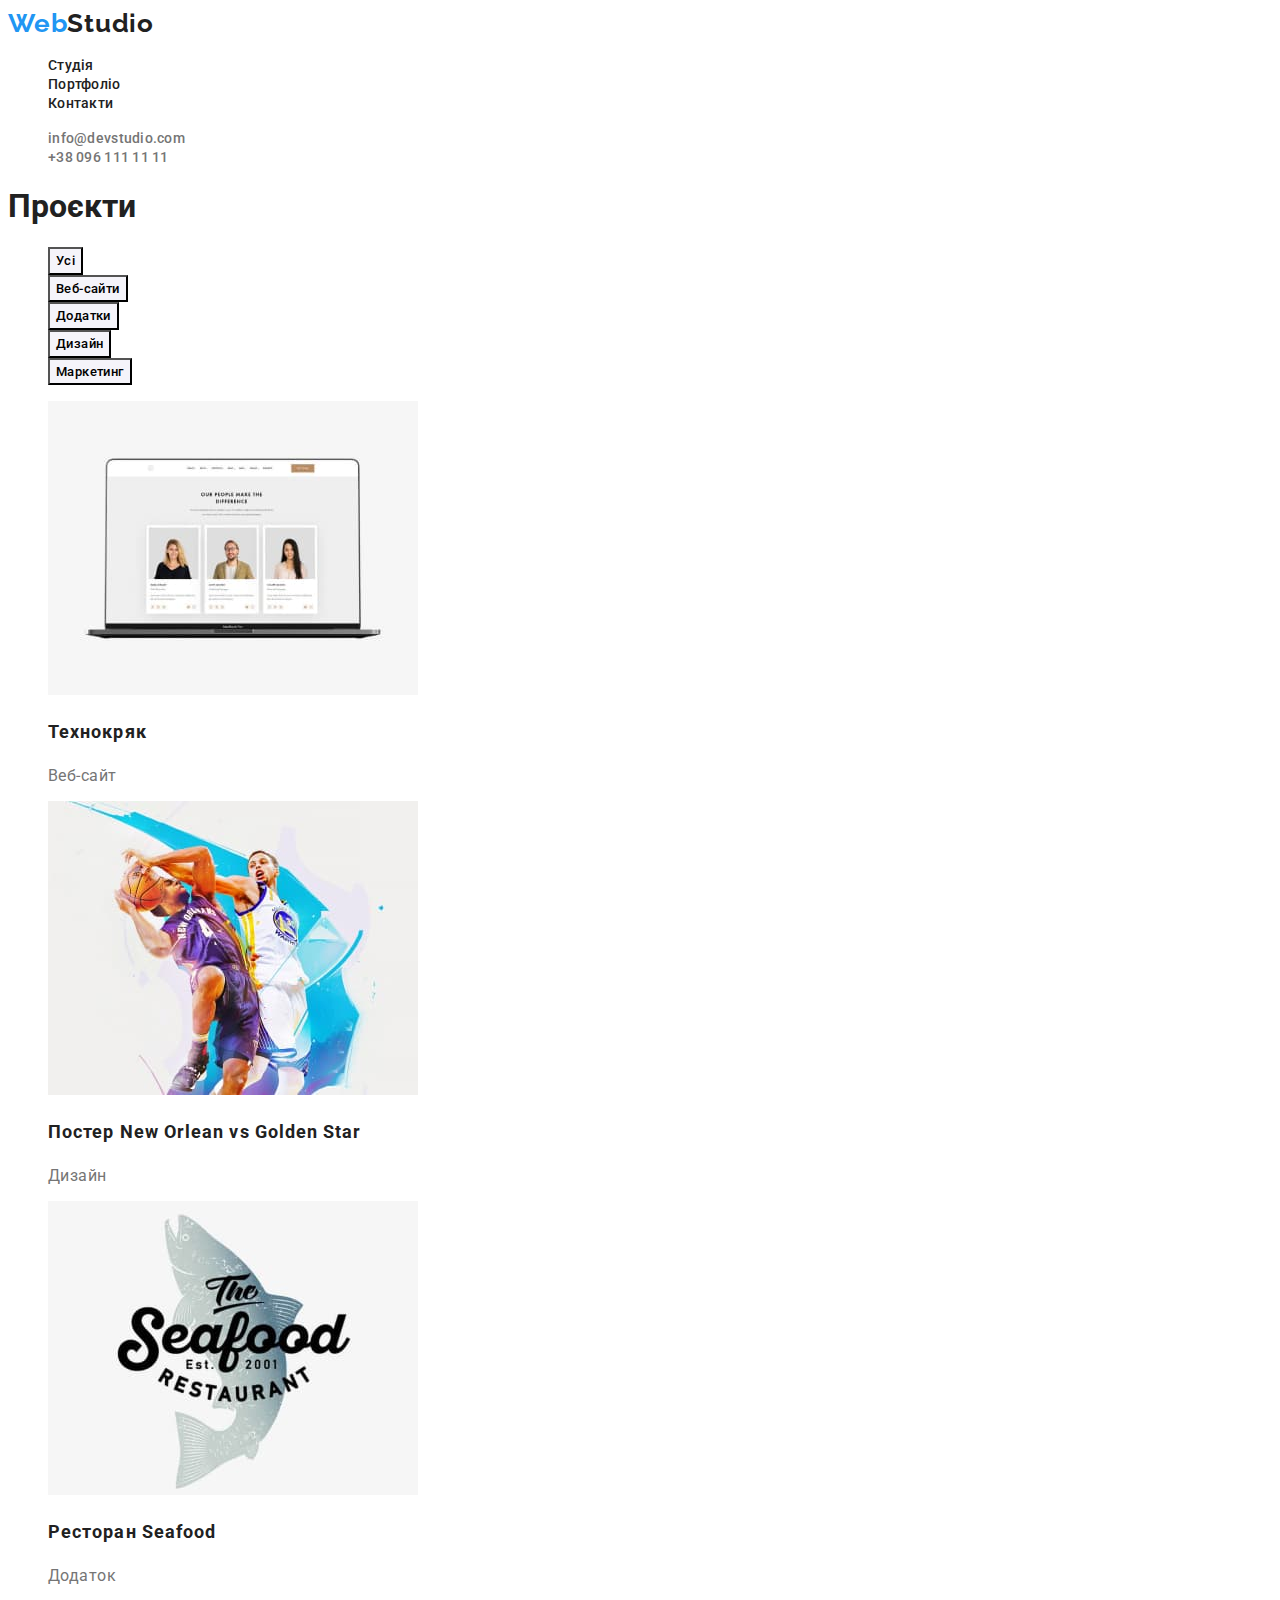
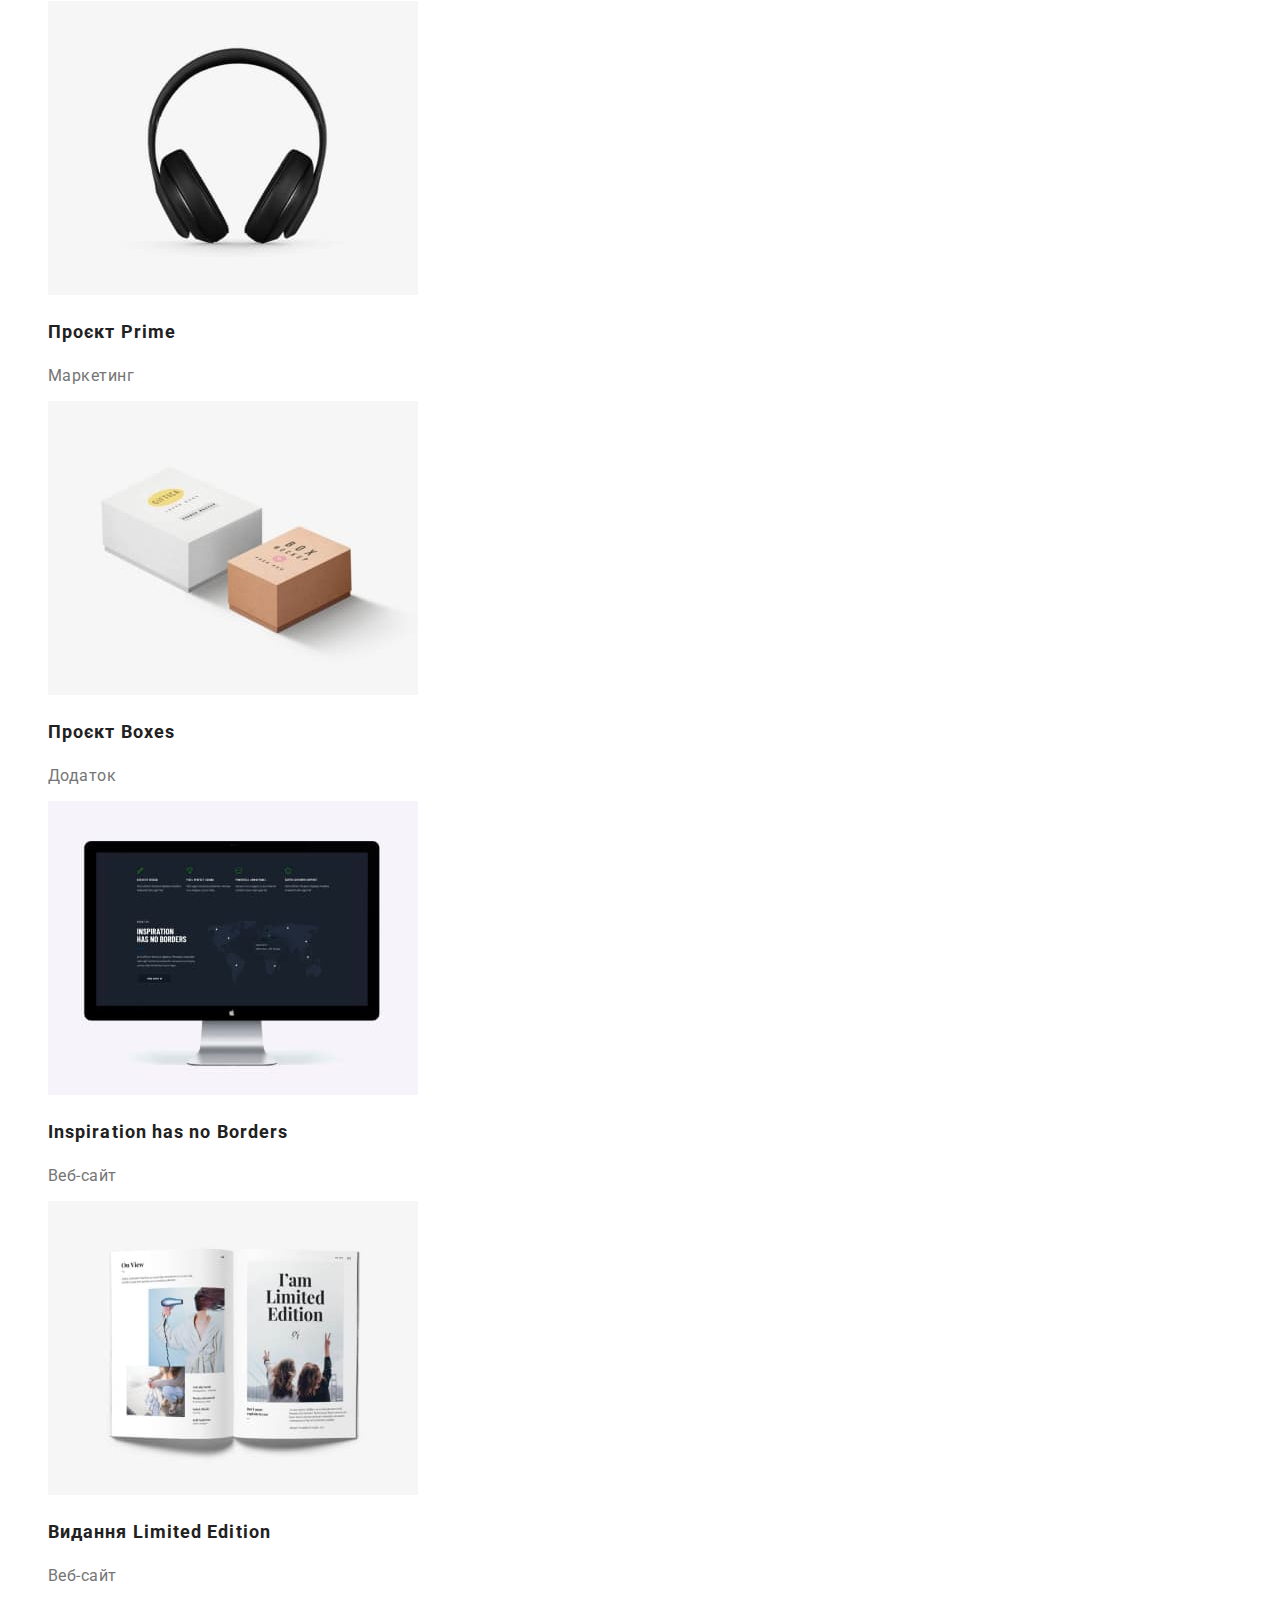
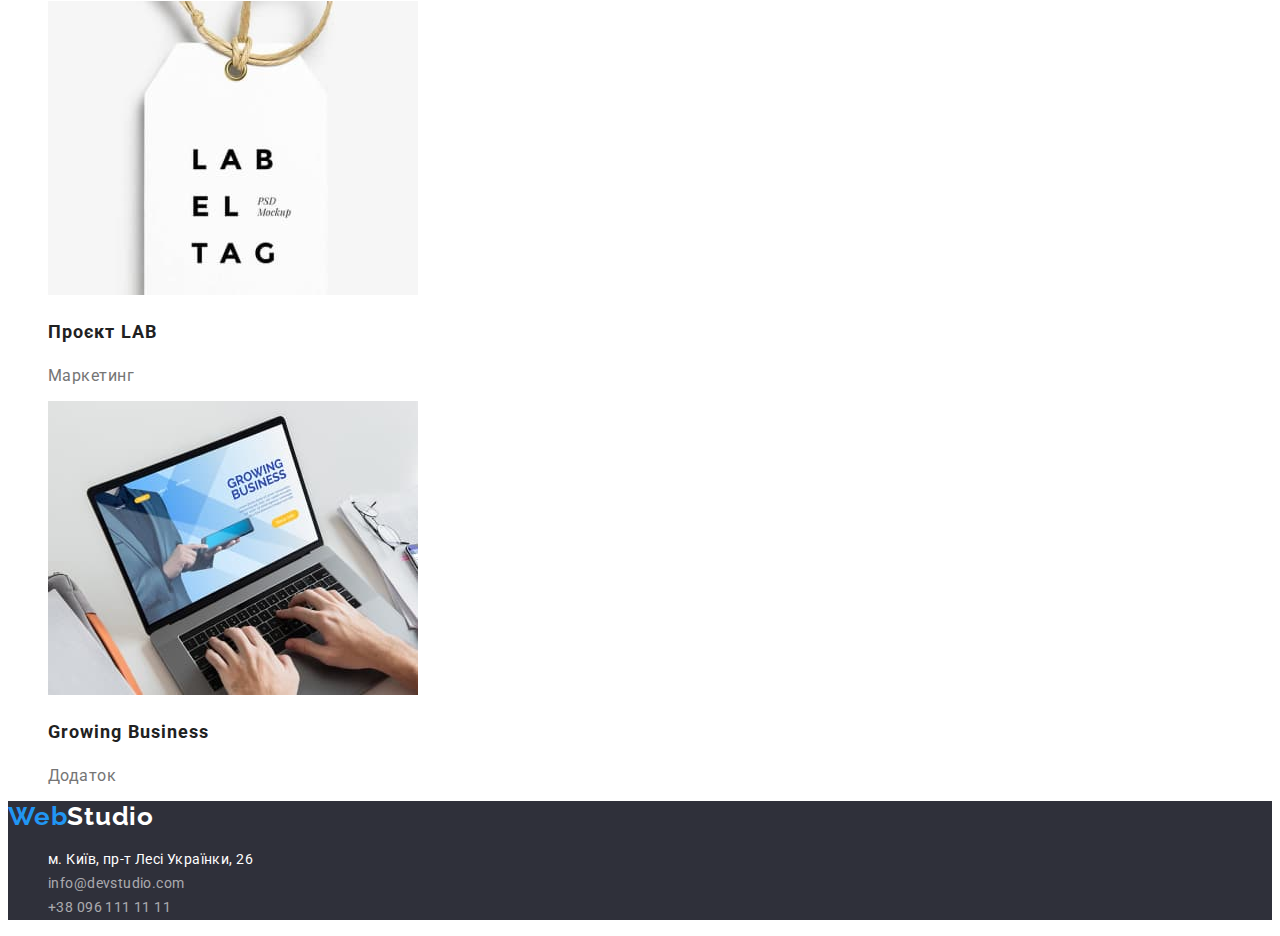
==== portfolio.html @ 7a5160a3 "Скопировал материалы из 2 ДЗ" ====
<!doctype html>
<html lang="en">
<head>
    <meta charset="UTF-8">
    <meta http-equiv="X-UA-Compatible" content="IE=edge">
    <meta name="viewport" content="width=device-width, initial-scale=1.0">
    <title>Document</title>
    <link href="https://fonts.googleapis.com/css2?family=Raleway:wght@700&family=Roboto:wght@400;500;700;900&display=swap" rel="stylesheet">
    <link rel="stylesheet" href="./css/styles.css" />
</head>
<body>

  <header>
    <nav>
      <a class="logo" href=""><spa class="accent">Web</spa>Studio</a>
        <ul class="list">
          <li><a class="link" href="./index.html">Студія</a></li>
          <li><a class="link" href="">Портфоліо</a></li>
          <li><a class="link" href="">Контакти</a></li>
        </ul>
    </nav>
    <ul class="list">
        <li><a class="contact" href="mailto:info@devstudio.com">info@devstudio.com</a></li>
        <li><a class="contact" href="tel:+380961111111">+38 096 111 11 11</a></li>
    </ul>
  </header>

  <main>
    <section class="project">
      <h1>Проєкти</h1>
        <ul class="list">
            <li><button class="button-link" type="button">Усі</button></li>
            <li><button class="button-link" type="button">Веб-сайти</button></li>
            <li><button class="button-link" type="button">Додатки</button></li>
            <li><button class="button-link" type="button">Дизайн</button></li>
            <li><button class="button-link" type="button">Маркетинг</button></li>
        </ul>
        <ul class="list">
            <li>
              <img src="./images/tech.jpg" alt="Технокряк" width="370">
              <h2 class="project-title">Технокряк</h2>
              <p class="project-paragraph">Веб-сайт</p>
            </li>
            <li>
              <img src="./images/poster.jpg" alt="Постер" width="370">
              <h2 class="project-title">Постер New Orlean vs Golden Star</h2>
              <p class="project-paragraph">Дизайн</p>
            </li>
            <li>
              <img src="./images/restoran.jpg" alt="Ресторан" width="370">
              <h2 class="project-title">Ресторан Seafood</h2>
              <p class="project-paragraph">Додаток </p>
            </li>
            <li>
              <img src="./images/prime.jpg" alt="Навушники" width="370">
              <h2 class="project-title">Проєкт Prime</h2>
              <p class="project-paragraph">Маркетинг</p>
            </li>
            <li>
              <img src="./images/boxes.jpg" alt="Коробка" width="370">
              <h2 class="project-title">Проєкт Boxes</h2>
              <p class="project-paragraph">Додаток </p>
            </li>
            <li>
              <img src="./images/inspiration.jpg" alt="Монітор" width="370">
              <h2 class="project-title">Inspiration has no Borders</h2>
              <p class="project-paragraph">Веб-сайт </p>
            </li>
            <li>
              <img src="./images/edition.jpg" alt="Видання" width="370">
              <h2 class="project-title">Видання Limited Edition</h2>
              <p class="project-paragraph">Веб-сайт</p>
            </li>
            <li>
              <img src="./images/lab.jpg" alt="Проєкт" width="370">
              <h2 class="project-title">Проєкт LAB</h2>
              <p class="project-paragraph">Маркетинг</p>
            </li>
            <li>
              <img src="./images/growing.jpg" alt="Ноутбук" width="370">
              <h2 class="project-title">Growing Business</h2>
              <p class="project-paragraph">Додаток</p>
            </li>
        </ul>
    </section>
  </main>

  <footer class="basement">
    <a class="basement-logo" href=""><spa class="accent">Web</spa>Studio</a>
    <address>
        <ul class="list">
          <li><a class="basement-adress" href="https://www.google.com.ua/maps/place/%D0%B1%D1%83%D0%BB.+%D0%9B%D0%B5%D1%81%D0%B8+%D0%A3%D0%BA%D1%80%D0%B0%D0%B8%D0%BD%D0%BA%D0%B8,+26,+%D0%9A%D0%B8%D0%B5%D0%B2,+02000">м. Київ, пр-т Лесі Українки, 26</a></li>
          <li><a class="basement-contact" href="mailto:info@devstudio.com">info@devstudio.com</a></li>
          <li><a class="basement-contact" href="tel:+380961111111">+38 096 111 11 11</a></li>
        </ul>
    </address>
  </footer>
</body>
</html>
---- css/styles.css ----
:root {
--primary-text-color: #212121;
--paragraph-text-color: #757575;
--accent-color: #2196F3;
--title-text-color: #FFFFFF;
--background-basic-color: #FFFFFF;
--secondary-background-color: #2F303A;
--button-background-color: #F5F4FA;  
--basement-contact-color: rgba(255, 255, 255, 0.6);
}

body {
    background-color: var(--background-basic-color);
    color: var(--primary-text-color);
    font-family: Roboto, sans-serif;
}

.list {
    list-style: none;
}

.link:hover, 
.link:focus {
    color: var(--accent-color);
}

.contact:hover, 
.contact:focus {
    color: var(--accent-color);
}

.basement-link:hover, 
.basement-link:focus {
    color: var(--accent-color);
}

.button-link:hover,
.button-link:focus{
    color: var(--title-text-color);
    background-color: var(--accent-color);
}

.basement-adress:hover, 
.basement-adress:focus {
    color: var(--accent-color);
}

.basement-contact:hover, 
.basement-contact:focus {
    color: var(--accent-color);
}

.button-link {
    cursor: pointer;
    font-family: inherit;
    font-weight: 500;
    background-color: var(--button-background-color);
    letter-spacing: 0.03em;
    line-height: 1.63;
}

.button-hat {
    cursor: pointer;
    font-family: inherit;
    font-weight: 700;
    font-size: 16px;
    line-height: 1.88;
    color: var(--title-text-color);
    background-color: var(--accent-color);
    letter-spacing: 0.06em;
}

.hat-title {
    color:var(--title-text-color);
    font-weight: 900;
    font-size: 44px;
    line-height: 1.36;
    letter-spacing: 0.06em;
    text-transform: uppercase;
}

.specialty-title {
    font-weight: 700;
    font-size: 14px;
    line-height: 1.14;
    letter-spacing: 0.03em;
}


.specialty-paragraph {
    font-size: 14px;
    line-height: 1.71;
    color: var(--paragraph-text-color);
    letter-spacing: 0.03em;
    
}

.activity {
    font-weight: 700;
    font-size: 36px;
    line-height: 1.16;
    letter-spacing: 0.03em;
}

/* навигация по шапке */

.link {
    font-weight: 500;
    font-size: 14px;
    line-height: 1.14;
    color: var(--primary-text-color);
    letter-spacing: 0.02em;
    font-style: normal;
    text-decoration: none;
}

/* контакты шапка*/
.contact {
    font-weight: 500;
    font-size: 14px;
    line-height: 1.14;
    color: var(--paragraph-text-color);
    letter-spacing: 0.02em;
    text-decoration: none;
}

/* контакты подвал */
.basement-adress {
    font-size: 14px;
    line-height: 1.71;
    color: var(--title-text-color);
    letter-spacing: 0.03em;
    font-style: normal;
    text-decoration: none;
}

.basement-contact {
    font-size: 14px;
    line-height: 1.71;
    color: var(--basement-contact-color);
    letter-spacing: 0.03em;
    font-style: normal;
    text-decoration: none;
}

.team {
    font-weight: 700;
    font-size: 36px;
    line-height: 1.16;
    letter-spacing: 0.03em;
}

.team-title {
    font-weight: 500;
    font-size: 16px;
    line-height: 1.19;
    letter-spacing: 0.03em;
}

.team-paragraph {
    font-size: 16px;
    line-height: 1.19;
    color: var(--paragraph-text-color);
    letter-spacing: 0.03em;
}

.project-title {
    font-weight: 700;
    font-size: 18px;
    line-height: 2;
    letter-spacing: 0.06em;
}


.project-paragraph {
    font-size: 16px;
    line-height: 1.19;
    color: var(--paragraph-text-color);
    letter-spacing: 0.03em;
}

.logo {
    font-weight: 700;
    font-size: 26px;
    text-decoration: none;
    letter-spacing: 0.03em;
    color: var(--primary-text-color);
    line-height: 1.19;
    font-family: 'Raleway';
}

.basement-logo {
    font-weight: 700;
    font-size: 26px;
    letter-spacing: 0.03em;
    line-height: 1.19;
    font-family: 'Raleway';
    text-decoration: none;
    color: var(--title-text-color);
}
.accent {
    font-weight: 700;
    font-size: 26px;
    color: var(--accent-color);
    line-height: 1.19;
    letter-spacing: 0.03em;
    font-family: 'Raleway';
    text-decoration: none;
}

.hat {
    background-color: var(--secondary-background-color);
}

.workers {
    background-color: var(--button-background-color);
} 

.basement {
    background-color: var(--secondary-background-color);
}
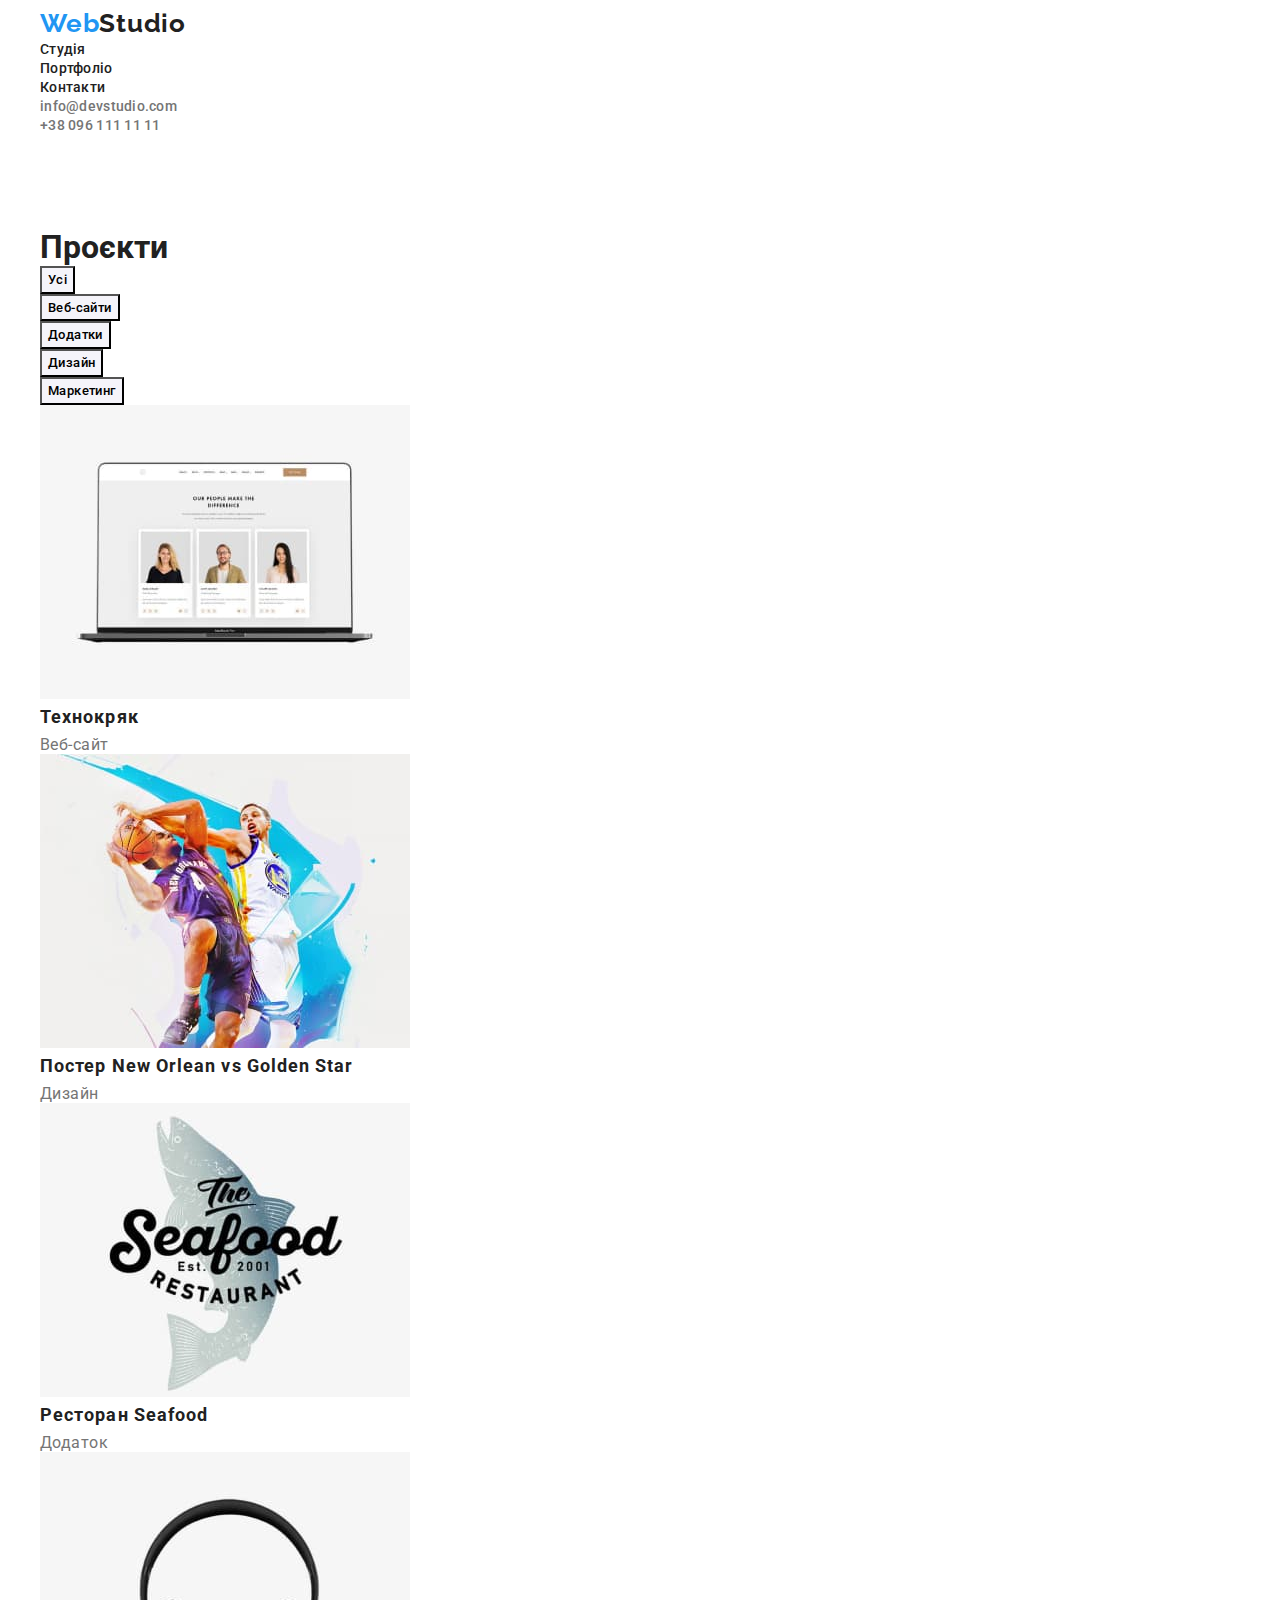
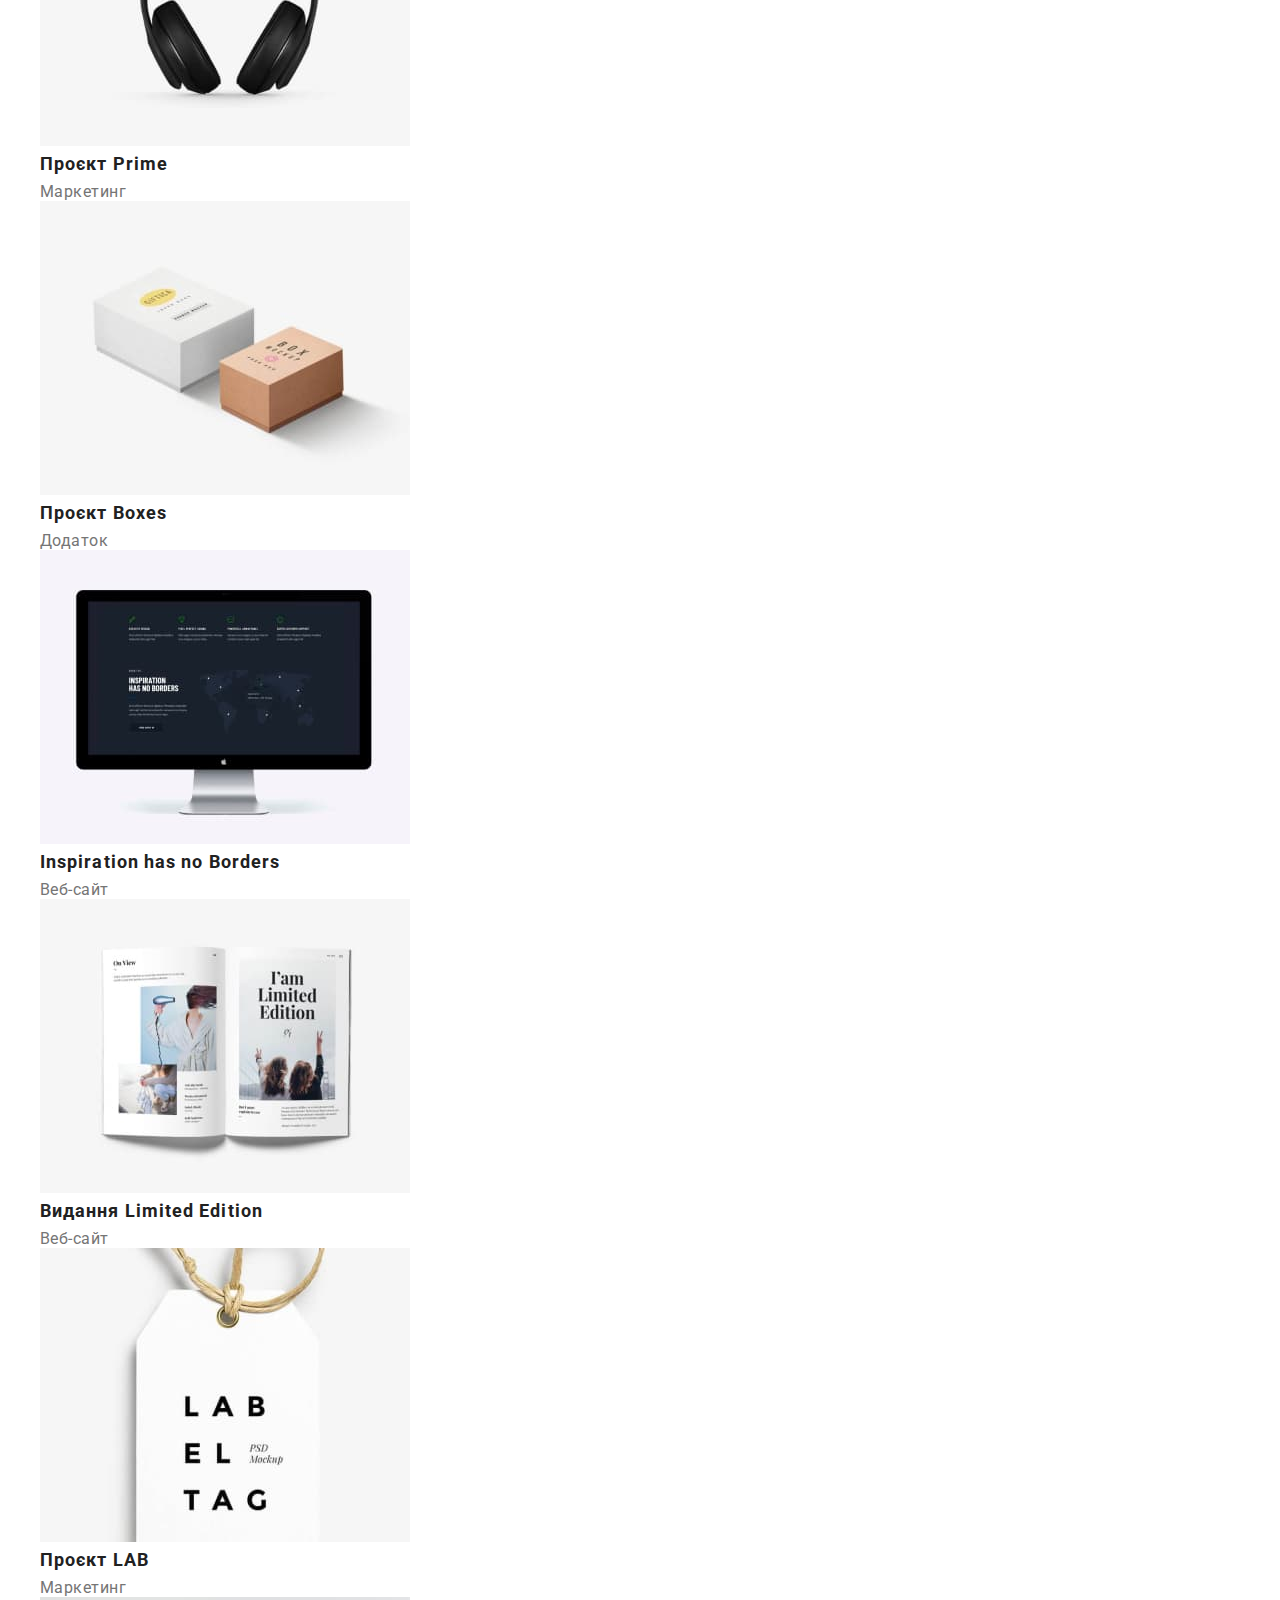
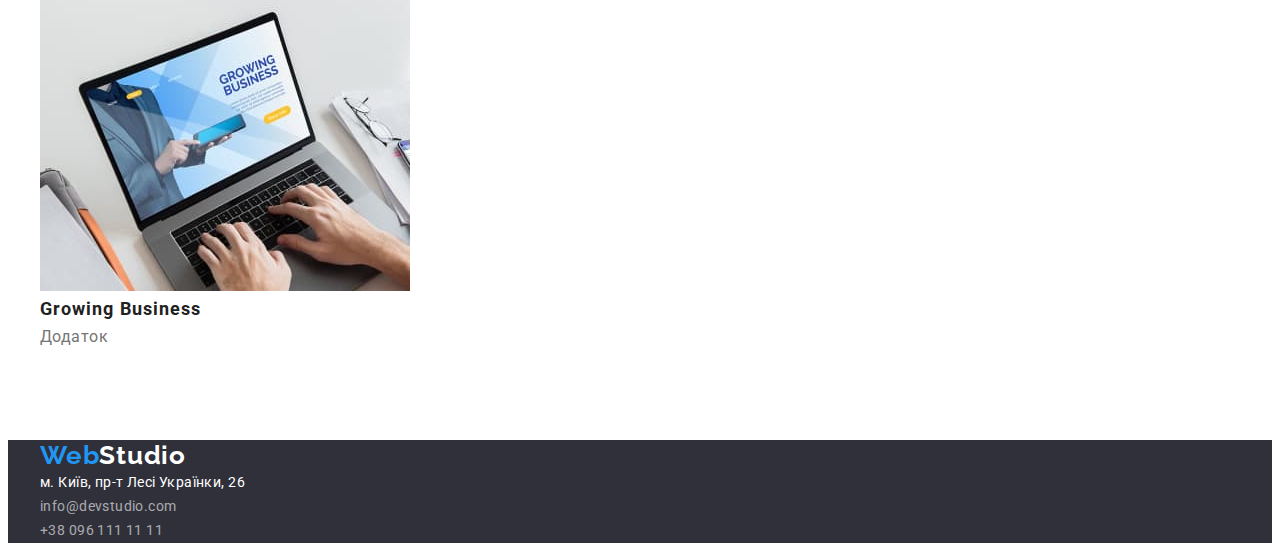
==== commit 3202f420: "Header" ====
--- a/portfolio.html
+++ b/portfolio.html
@@ -11,23 +11,26 @@
 <body>
 
   <header>
-    <nav>
-      <a class="logo" href=""><spa class="accent">Web</spa>Studio</a>
-        <ul class="list">
-          <li><a class="link" href="./index.html">Студія</a></li>
-          <li><a class="link" href="">Портфоліо</a></li>
-          <li><a class="link" href="">Контакти</a></li>
-        </ul>
-    </nav>
-    <ul class="list">
-        <li><a class="contact" href="mailto:info@devstudio.com">info@devstudio.com</a></li>
-        <li><a class="contact" href="tel:+380961111111">+38 096 111 11 11</a></li>
-    </ul>
+    <div class="container">
+      <nav>
+        <a class="logo" href=""><spa class="accent">Web</spa>Studio</a>
+          <ul class="list">
+            <li><a class="link" href="./index.html">Студія</a></li>
+            <li><a class="link" href="">Портфоліо</a></li>
+            <li><a class="link" href="">Контакти</a></li>
+          </ul>
+      </nav>
+      <ul class="list">
+          <li><a class="contact" href="mailto:info@devstudio.com">info@devstudio.com</a></li>
+          <li><a class="contact" href="tel:+380961111111">+38 096 111 11 11</a></li>
+      </ul>
+    </div>
   </header>
 
   <main>
-    <section class="project">
-      <h1>Проєкти</h1>
+    <section class="project section">
+      <div class="container">
+        <h1>Проєкти</h1>
         <ul class="list">
             <li><button class="button-link" type="button">Усі</button></li>
             <li><button class="button-link" type="button">Веб-сайти</button></li>
@@ -36,64 +39,67 @@
             <li><button class="button-link" type="button">Маркетинг</button></li>
         </ul>
         <ul class="list">
+          <li>
+            <img src="./images/tech.jpg" alt="Технокряк" width="370">
+            <h2 class="project-title">Технокряк</h2>
+            <p class="project-paragraph">Веб-сайт</p>
+          </li>
+          <li>
+            <img src="./images/poster.jpg" alt="Постер" width="370">
+            <h2 class="project-title">Постер New Orlean vs Golden Star</h2>
+            <p class="project-paragraph">Дизайн</p>
+          </li>
+          <li>
+            <img src="./images/restoran.jpg" alt="Ресторан" width="370">
+            <h2 class="project-title">Ресторан Seafood</h2>
+            <p class="project-paragraph">Додаток </p>
+          </li>
+          <li>
+            <img src="./images/prime.jpg" alt="Навушники" width="370">
+            <h2 class="project-title">Проєкт Prime</h2>
+            <p class="project-paragraph">Маркетинг</p>
+          </li>
+          <li>
+            <img src="./images/boxes.jpg" alt="Коробка" width="370">
+            <h2 class="project-title">Проєкт Boxes</h2>
+            <p class="project-paragraph">Додаток </p>
+          </li>
+          <li>
+            <img src="./images/inspiration.jpg" alt="Монітор" width="370">
+            <h2 class="project-title">Inspiration has no Borders</h2>
+            <p class="project-paragraph">Веб-сайт </p>
+          </li>
             <li>
-              <img src="./images/tech.jpg" alt="Технокряк" width="370">
-              <h2 class="project-title">Технокряк</h2>
-              <p class="project-paragraph">Веб-сайт</p>
-            </li>
-            <li>
-              <img src="./images/poster.jpg" alt="Постер" width="370">
-              <h2 class="project-title">Постер New Orlean vs Golden Star</h2>
-              <p class="project-paragraph">Дизайн</p>
-            </li>
-            <li>
-              <img src="./images/restoran.jpg" alt="Ресторан" width="370">
-              <h2 class="project-title">Ресторан Seafood</h2>
-              <p class="project-paragraph">Додаток </p>
-            </li>
-            <li>
-              <img src="./images/prime.jpg" alt="Навушники" width="370">
-              <h2 class="project-title">Проєкт Prime</h2>
-              <p class="project-paragraph">Маркетинг</p>
-            </li>
-            <li>
-              <img src="./images/boxes.jpg" alt="Коробка" width="370">
-              <h2 class="project-title">Проєкт Boxes</h2>
-              <p class="project-paragraph">Додаток </p>
-            </li>
-            <li>
-              <img src="./images/inspiration.jpg" alt="Монітор" width="370">
-              <h2 class="project-title">Inspiration has no Borders</h2>
-              <p class="project-paragraph">Веб-сайт </p>
-            </li>
-            <li>
-              <img src="./images/edition.jpg" alt="Видання" width="370">
-              <h2 class="project-title">Видання Limited Edition</h2>
-              <p class="project-paragraph">Веб-сайт</p>
-            </li>
-            <li>
-              <img src="./images/lab.jpg" alt="Проєкт" width="370">
-              <h2 class="project-title">Проєкт LAB</h2>
-              <p class="project-paragraph">Маркетинг</p>
-            </li>
-            <li>
-              <img src="./images/growing.jpg" alt="Ноутбук" width="370">
-              <h2 class="project-title">Growing Business</h2>
-              <p class="project-paragraph">Додаток</p>
-            </li>
+            <img src="./images/edition.jpg" alt="Видання" width="370">
+            <h2 class="project-title">Видання Limited Edition</h2>
+            <p class="project-paragraph">Веб-сайт</p>
+          </li>
+          <li>
+            <img src="./images/lab.jpg" alt="Проєкт" width="370">
+            <h2 class="project-title">Проєкт LAB</h2>
+            <p class="project-paragraph">Маркетинг</p>
+          </li>
+          <li>
+            <img src="./images/growing.jpg" alt="Ноутбук" width="370">
+            <h2 class="project-title">Growing Business</h2>
+            <p class="project-paragraph">Додаток</p>
+          </li>
         </ul>
+      </div>
     </section>
   </main>
 
   <footer class="basement">
-    <a class="basement-logo" href=""><spa class="accent">Web</spa>Studio</a>
-    <address>
+    <div class="container">
+      <a class="basement-logo" href=""><spa class="accent">Web</spa>Studio</a>
+      <address>
         <ul class="list">
           <li><a class="basement-adress" href="https://www.google.com.ua/maps/place/%D0%B1%D1%83%D0%BB.+%D0%9B%D0%B5%D1%81%D0%B8+%D0%A3%D0%BA%D1%80%D0%B0%D0%B8%D0%BD%D0%BA%D0%B8,+26,+%D0%9A%D0%B8%D0%B5%D0%B2,+02000">м. Київ, пр-т Лесі Українки, 26</a></li>
           <li><a class="basement-contact" href="mailto:info@devstudio.com">info@devstudio.com</a></li>
           <li><a class="basement-contact" href="tel:+380961111111">+38 096 111 11 11</a></li>
         </ul>
-    </address>
+      </address>
+    </div>
   </footer>
 </body>
 </html>--- a/css/styles.css
+++ b/css/styles.css
@@ -15,8 +15,57 @@
     font-family: Roboto, sans-serif;
 }
 
+h1,
+h2,
+h3,
+p {
+    margin-top: 0;
+    margin-bottom: 0;
+}
+
+ul, ol {
+    margin-top: 0;
+    margin-bottom: 0;
+    padding-left: 0;
+}
+
+img {
+    display: block;
+}
+.container {
+    width: 1200px;
+    margin-left: auto;
+    margin-right: auto;
+    padding-left: 15px;
+    padding-right: 15px;
+}
+
+.page-head-container {
+ display: flex;
+ align-items: center;
+}
+
+.page-navigation{
+    display: flex;
+    align-items: center;
+}
+.section {
+    padding-top: 94px;
+    padding-bottom: 94px;
+}
+
 .list {
     list-style: none;
+}
+
+.menu {
+    display: flex;
+    align-items: center;
+    column-gap: 50px;
+}
+
+.mail-head {
+    margin-left: 344px;
 }
 
 .link:hover, 
@@ -187,6 +236,7 @@
     color: var(--primary-text-color);
     line-height: 1.19;
     font-family: 'Raleway';
+    margin-right: 93px;
 }
 
 .basement-logo {
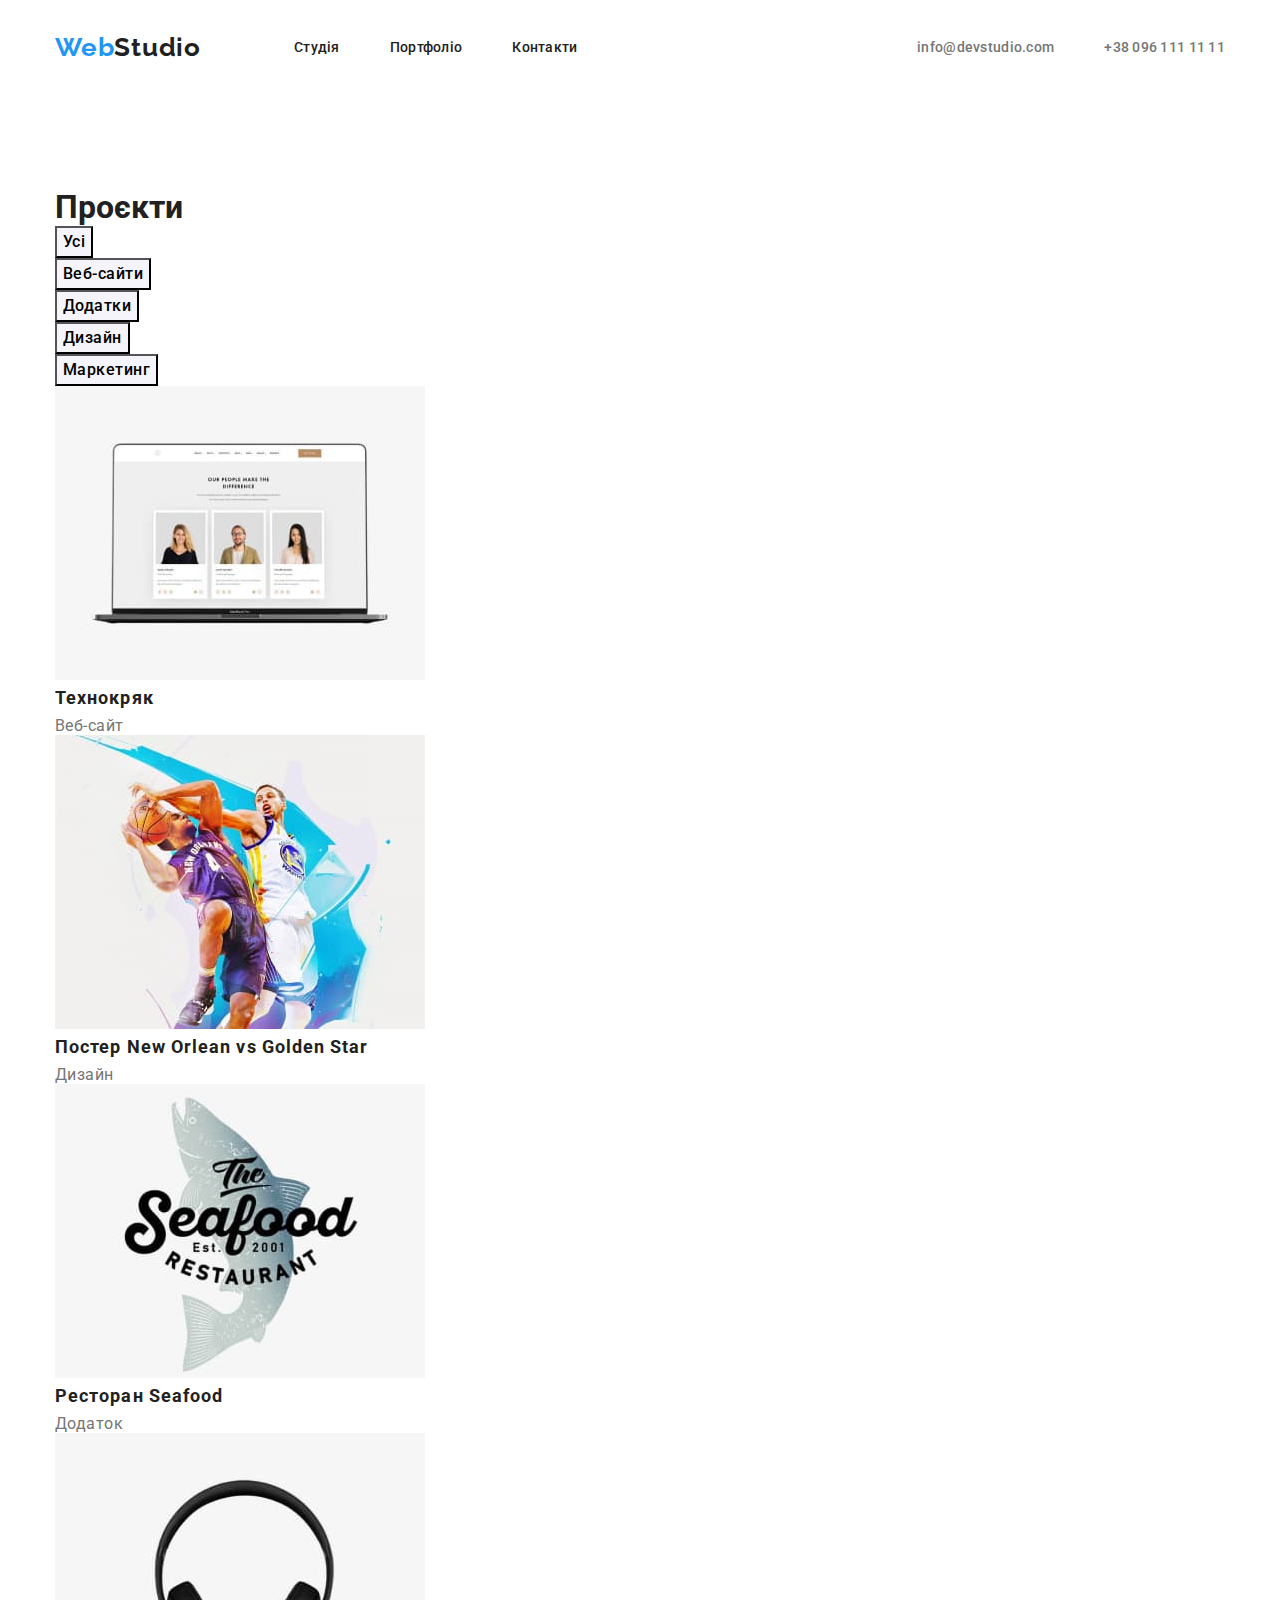
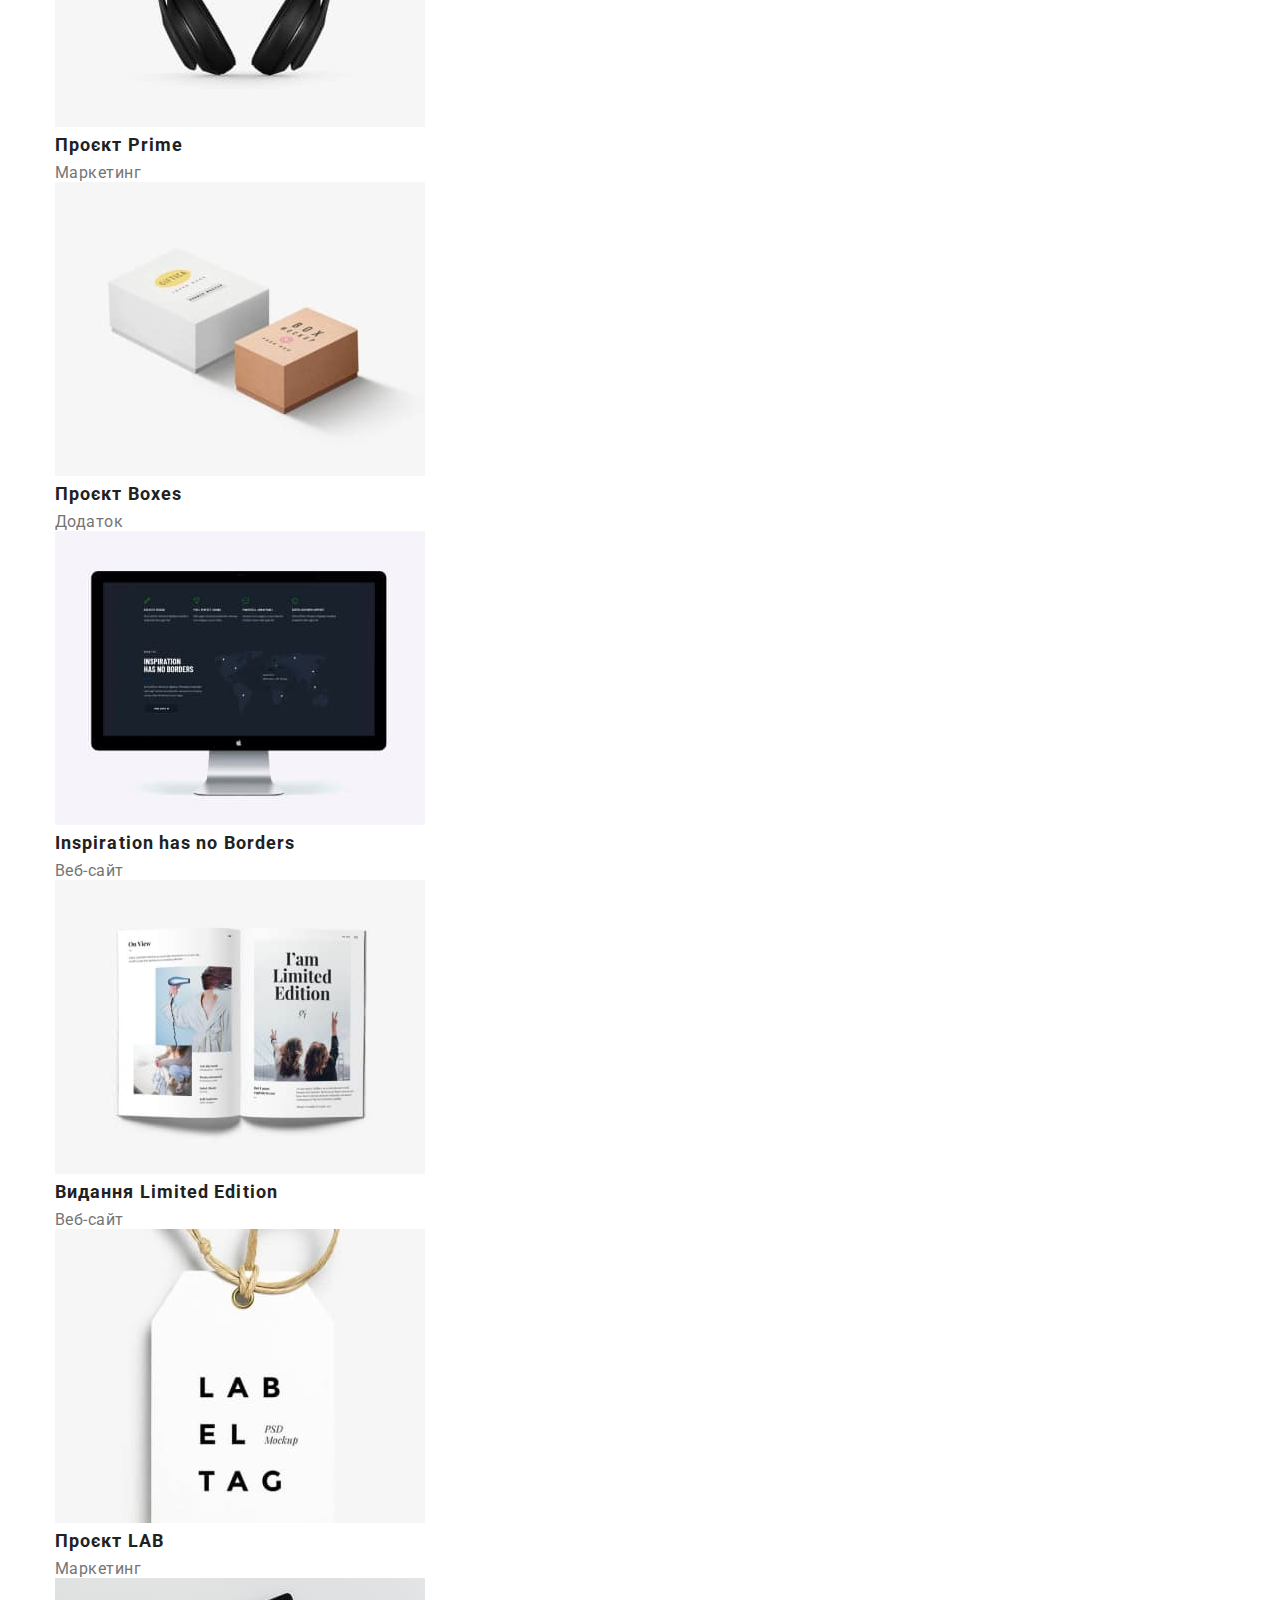
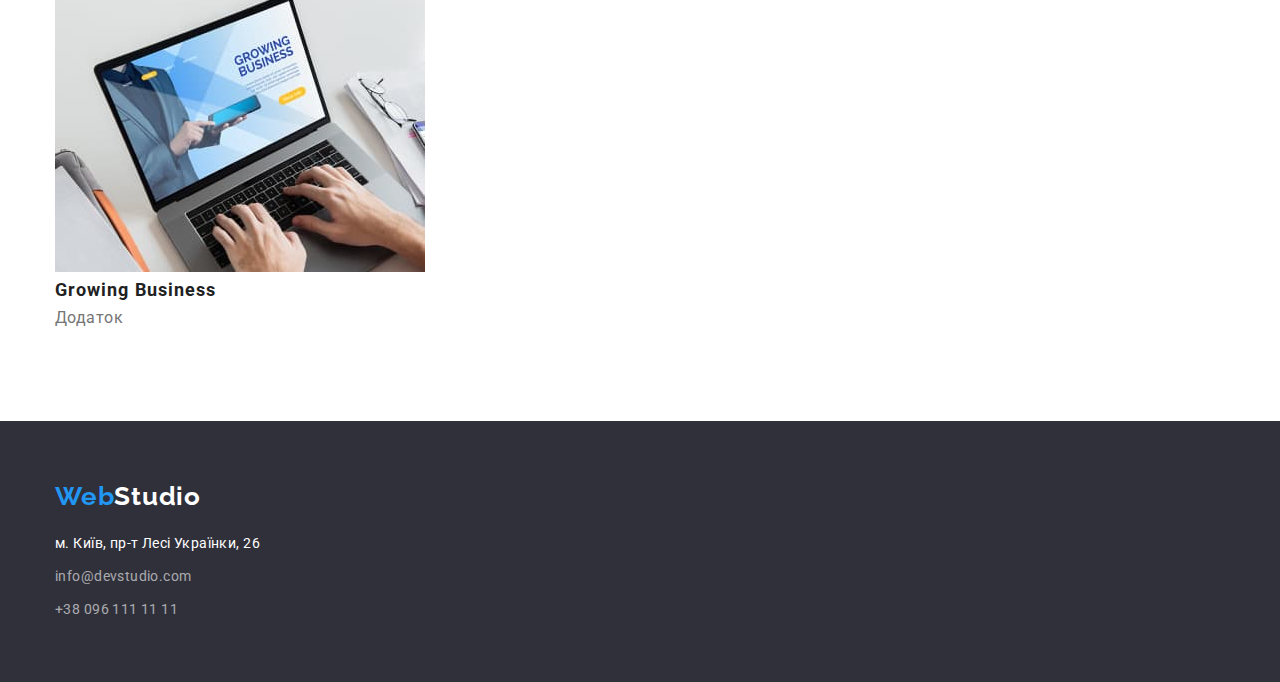
==== commit f7210f18: "Первая страница (не полоностью)" ====
--- a/portfolio.html
+++ b/portfolio.html
@@ -6,24 +6,27 @@
     <meta name="viewport" content="width=device-width, initial-scale=1.0">
     <title>Document</title>
     <link href="https://fonts.googleapis.com/css2?family=Raleway:wght@700&family=Roboto:wght@400;500;700;900&display=swap" rel="stylesheet">
+    <link rel="stylesheet" href="https://cdnjs.cloudflare.com/ajax/libs/modern-normalize/1.0.0/modern-normalize.min.css"/>
     <link rel="stylesheet" href="./css/styles.css" />
 </head>
 <body>
 
   <header>
-    <div class="container">
-      <nav>
-        <a class="logo" href=""><spa class="accent">Web</spa>Studio</a>
-          <ul class="list">
-            <li><a class="link" href="./index.html">Студія</a></li>
-            <li><a class="link" href="">Портфоліо</a></li>
-            <li><a class="link" href="">Контакти</a></li>
-          </ul>
-      </nav>
-      <ul class="list">
-          <li><a class="contact" href="mailto:info@devstudio.com">info@devstudio.com</a></li>
-          <li><a class="contact" href="tel:+380961111111">+38 096 111 11 11</a></li>
-      </ul>
+    <div class="container page-head-container">
+        <nav class="page-navigation">
+          <a class="logo" href=""><spa class="accent">Web</spa>Studio</a>
+            <ul class="menu list">
+              <li><a class="link" href="./index.html">Студія</a></li>
+              <li><a class="link" href="">Портфоліо</a></li>
+              <li><a class="link" href="">Контакти</a></li>
+            </ul>
+        </nav>
+    <div>
+        <ul class="menu list">
+              <li><a class="contact mail-head" href="mailto:info@devstudio.com">info@devstudio.com</a></li>
+              <li><a class="contact phone-head" href="tel:+380961111111">+38 096 111 11 11</a></li>
+        </ul>
+    </div>
     </div>
   </header>
 
@@ -90,16 +93,16 @@
   </main>
 
   <footer class="basement">
-    <div class="container">
+    <div class="container basement-container">
       <a class="basement-logo" href=""><spa class="accent">Web</spa>Studio</a>
-      <address>
-        <ul class="list">
-          <li><a class="basement-adress" href="https://www.google.com.ua/maps/place/%D0%B1%D1%83%D0%BB.+%D0%9B%D0%B5%D1%81%D0%B8+%D0%A3%D0%BA%D1%80%D0%B0%D0%B8%D0%BD%D0%BA%D0%B8,+26,+%D0%9A%D0%B8%D0%B5%D0%B2,+02000">м. Київ, пр-т Лесі Українки, 26</a></li>
-          <li><a class="basement-contact" href="mailto:info@devstudio.com">info@devstudio.com</a></li>
-          <li><a class="basement-contact" href="tel:+380961111111">+38 096 111 11 11</a></li>
-        </ul>
-      </address>
-    </div>
+    <address>
+      <ul class="list">
+        <li><a class="basement-adress" href="https://www.google.com.ua/maps/place/%D0%B1%D1%83%D0%BB.+%D0%9B%D0%B5%D1%81%D0%B8+%D0%A3%D0%BA%D1%80%D0%B0%D0%B8%D0%BD%D0%BA%D0%B8,+26,+%D0%9A%D0%B8%D0%B5%D0%B2,+02000">м. Київ, пр-т Лесі Українки, 26</a></li>
+        <li><a class="basement-contact-mail" href="mailto:info@devstudio.com">info@devstudio.com</a></li>
+        <li><a class="basement-contact" href="tel:+380961111111">+38 096 111 11 11</a></li>
+      </ul>
+    </address>
+  </div>
   </footer>
 </body>
 </html>--- a/css/styles.css
+++ b/css/styles.css
@@ -38,20 +38,56 @@
     margin-right: auto;
     padding-left: 15px;
     padding-right: 15px;
+  
+}
+
+.hidden-title {
+    display: none;
 }
 
 .page-head-container {
  display: flex;
  align-items: center;
-}
+ justify-content: space-between;
+ padding-top: 32px;
+ padding-bottom: 32px;
+}
+.basement-container{
+ padding-top: 60px;
+ padding-bottom: 60px;
+}
+.specialty-list {
+ display: flex;
+ align-items: center;
+ justify-content: center;
+ align-items: flex-start;
+}
+
+.activity-list {
+ display: flex;
+ align-items: center;
+ column-gap: 30px;
+}
+
+.team-list {
+    display: flex;
+    align-items: center;
+    column-gap: 30px;
+   }
 
 .page-navigation{
     display: flex;
     align-items: center;
+    
 }
 .section {
     padding-top: 94px;
     padding-bottom: 94px;
+}
+
+.section-hat {
+    padding-top: 200px;
+    padding-bottom: 200px;
 }
 
 .list {
@@ -64,9 +100,9 @@
     column-gap: 50px;
 }
 
-.mail-head {
+/* .mail-head {
     margin-left: 344px;
-}
+} */
 
 .link:hover, 
 .link:focus {
@@ -126,6 +162,8 @@
     line-height: 1.36;
     letter-spacing: 0.06em;
     text-transform: uppercase;
+    padding-bottom: 30px;
+  
 }
 
 .specialty-title {
@@ -133,6 +171,7 @@
     font-size: 14px;
     line-height: 1.14;
     letter-spacing: 0.03em;
+    padding-bottom: 10px;
 }
 
 
@@ -149,6 +188,8 @@
     font-size: 36px;
     line-height: 1.16;
     letter-spacing: 0.03em;
+    padding-bottom: 50px;
+    text-align: center;
 }
 
 /* навигация по шапке */
@@ -181,15 +222,27 @@
     letter-spacing: 0.03em;
     font-style: normal;
     text-decoration: none;
-}
-
-.basement-contact {
+    padding-bottom: 9px;
+    display: inline-block;
+}
+
+.basement-contact-mail {
     font-size: 14px;
     line-height: 1.71;
     color: var(--basement-contact-color);
     letter-spacing: 0.03em;
     font-style: normal;
     text-decoration: none;
+    padding-bottom: 9px;
+    display: inline-block;
+}
+.basement-contact {
+    font-size: 14px;
+    line-height: 1.71;
+    color: var(--basement-contact-color);
+    letter-spacing: 0.03em;
+    font-style: normal;
+    text-decoration: none;
 }
 
 .team {
@@ -197,6 +250,8 @@
     font-size: 36px;
     line-height: 1.16;
     letter-spacing: 0.03em;
+    padding-bottom: 50px;
+    text-align: center;
 }
 
 .team-title {
@@ -247,6 +302,8 @@
     font-family: 'Raleway';
     text-decoration: none;
     color: var(--title-text-color);
+    padding-bottom: 20px;
+    display: inline-block;
 }
 .accent {
     font-weight: 700;
@@ -260,6 +317,7 @@
 
 .hat {
     background-color: var(--secondary-background-color);
+    text-align: center;
 }
 
 .workers {
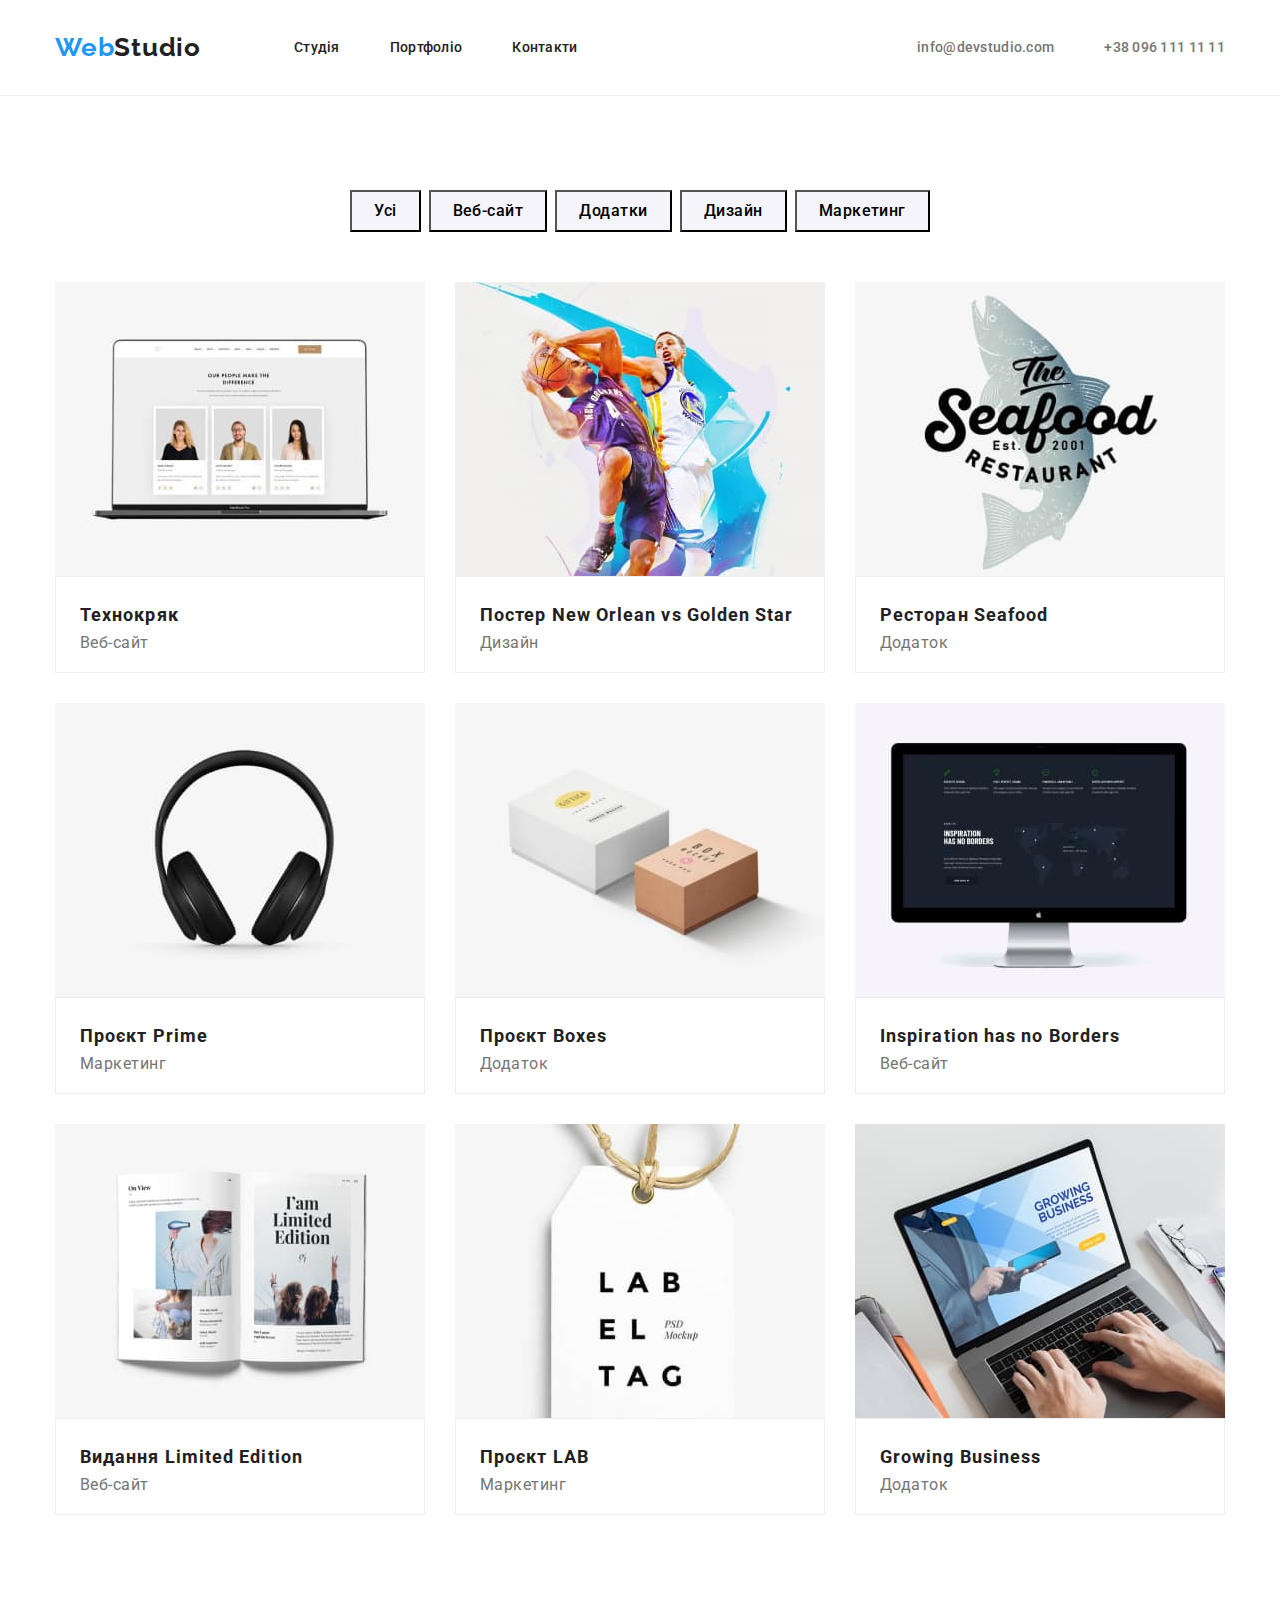
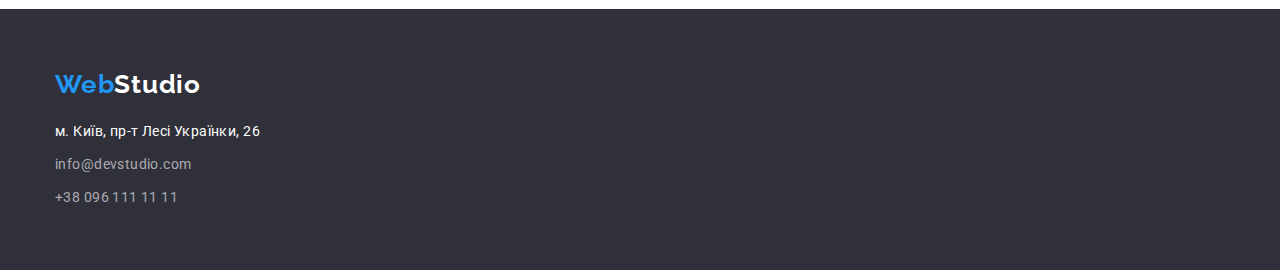
==== commit 6bafb3a8: "Вторая страница" ====
--- a/portfolio.html
+++ b/portfolio.html
@@ -33,59 +33,77 @@
   <main>
     <section class="project section">
       <div class="container">
-        <h1>Проєкти</h1>
-        <ul class="list">
+        <h1 class="hidden-title">Проєкти</h1>
+        <ul class="list navigation-list">
             <li><button class="button-link" type="button">Усі</button></li>
-            <li><button class="button-link" type="button">Веб-сайти</button></li>
+            <li><button class="button-link" type="button">Веб-сайт</button></li>
             <li><button class="button-link" type="button">Додатки</button></li>
             <li><button class="button-link" type="button">Дизайн</button></li>
             <li><button class="button-link" type="button">Маркетинг</button></li>
         </ul>
-        <ul class="list">
+        <ul class="list project-list">
           <li>
             <img src="./images/tech.jpg" alt="Технокряк" width="370">
-            <h2 class="project-title">Технокряк</h2>
-            <p class="project-paragraph">Веб-сайт</p>
+            <div class="project-container">
+              <h2 class="project-title">Технокряк</h2>
+              <p class="project-paragraph">Веб-сайт</p>
+            </div>
           </li>
           <li>
             <img src="./images/poster.jpg" alt="Постер" width="370">
-            <h2 class="project-title">Постер New Orlean vs Golden Star</h2>
-            <p class="project-paragraph">Дизайн</p>
+            <div class="project-container">
+              <h2 class="project-title">Постер New Orlean vs Golden Star</h2>
+              <p class="project-paragraph">Дизайн</p>
+            </div>
           </li>
           <li>
             <img src="./images/restoran.jpg" alt="Ресторан" width="370">
-            <h2 class="project-title">Ресторан Seafood</h2>
-            <p class="project-paragraph">Додаток </p>
+            <div class="project-container">
+              <h2 class="project-title">Ресторан Seafood</h2>
+              <p class="project-paragraph">Додаток </p>
+            </div>
           </li>
           <li>
             <img src="./images/prime.jpg" alt="Навушники" width="370">
-            <h2 class="project-title">Проєкт Prime</h2>
-            <p class="project-paragraph">Маркетинг</p>
+            <div class="project-container">
+              <h2 class="project-title">Проєкт Prime</h2>
+              <p class="project-paragraph">Маркетинг</p>
+            </div>
           </li>
           <li>
             <img src="./images/boxes.jpg" alt="Коробка" width="370">
-            <h2 class="project-title">Проєкт Boxes</h2>
-            <p class="project-paragraph">Додаток </p>
+            <div class="project-container">
+              <h2 class="project-title">Проєкт Boxes</h2>
+              <p class="project-paragraph">Додаток </p>
+            </div>
           </li>
           <li>
             <img src="./images/inspiration.jpg" alt="Монітор" width="370">
-            <h2 class="project-title">Inspiration has no Borders</h2>
-            <p class="project-paragraph">Веб-сайт </p>
+            <div class="project-container">
+              <h2 class="project-title">Inspiration has no Borders</h2>
+              <p class="project-paragraph">Веб-сайт </p>
+            </div>
           </li>
             <li>
             <img src="./images/edition.jpg" alt="Видання" width="370">
-            <h2 class="project-title">Видання Limited Edition</h2>
-            <p class="project-paragraph">Веб-сайт</p>
+            <div class="project-container">
+              <h2 class="project-title">Видання Limited Edition</h2>
+              <p class="project-paragraph">Веб-сайт</p>
+            </div>
           </li>
           <li>
             <img src="./images/lab.jpg" alt="Проєкт" width="370">
-            <h2 class="project-title">Проєкт LAB</h2>
-            <p class="project-paragraph">Маркетинг</p>
+            <div class="project-container">
+              <h2 class="project-title">Проєкт LAB</h2>
+              <p class="project-paragraph">Маркетинг</p>
+            </div>
           </li>
           <li>
             <img src="./images/growing.jpg" alt="Ноутбук" width="370">
-            <h2 class="project-title">Growing Business</h2>
-            <p class="project-paragraph">Додаток</p>
+            <div class="project-container">
+              <h2 class="project-title">Growing Business</h2>
+              <p class="project-paragraph">Додаток</p>
+            </div>
           </li>
         </ul>
       </div>
--- a/css/styles.css
+++ b/css/styles.css
@@ -15,6 +15,10 @@
     font-family: Roboto, sans-serif;
 }
 
+header {
+    border-bottom: 1px solid #ECECEC;   /*добавить вар*/
+}
+
 h1,
 h2,
 h3,
@@ -42,7 +46,18 @@
 }
 
 .hidden-title {
-    display: none;
+    /* display: none; */
+    position: absolute;
+    width: 1px;
+    height: 1px;
+    margin: -1px;
+    border: 0;
+    padding: 0;
+    
+    white-space: nowrap;
+    clip-path: inset(100%);
+    clip: rect(0 0 0 0);
+    overflow: hidden;
 }
 
 .page-head-container {
@@ -52,10 +67,39 @@
  padding-top: 32px;
  padding-bottom: 32px;
 }
+
+.navigation-list {
+    display: flex;
+    align-items: center;
+    justify-content: center;
+    column-gap: 8px;
+    padding-left: auto;
+    padding-right: auto;
+    padding-bottom: 50px;
+}
+
+.project-list{
+    display: flex;
+    align-items: center;
+    flex-wrap: wrap;
+    column-gap: 30px;
+    row-gap: 30px;
+}
+
+.project-container {
+    background-color: var(--background-basic-color);
+    padding-top: 20px;
+    padding-bottom: 20px;
+    padding-left: 24px;
+    padding-right: 24px;
+    border: 1px solid #EEEEEE;
+}
+
 .basement-container{
  padding-top: 60px;
  padding-bottom: 60px;
 }
+
 .specialty-list {
  display: flex;
  align-items: center;
@@ -63,10 +107,18 @@
  align-items: flex-start;
 }
 
+.team-container {
+    
+    background-color: var(--background-basic-color);
+    padding-top: 30px;
+    padding-bottom: 30px;
+}
+
 .activity-list {
  display: flex;
  align-items: center;
  column-gap: 30px;
+ 
 }
 
 .team-list {
@@ -83,6 +135,10 @@
 .section {
     padding-top: 94px;
     padding-bottom: 94px;
+}
+
+.section-benefits {
+    padding-top: 94px;
 }
 
 .section-hat {
@@ -142,6 +198,10 @@
     background-color: var(--button-background-color);
     letter-spacing: 0.03em;
     line-height: 1.63;
+    padding-top: 6px;
+    padding-bottom: 6px;
+    padding-left: 22px;
+    padding-right: 22px;
 }
 
 .button-hat {
@@ -259,6 +319,8 @@
     font-size: 16px;
     line-height: 1.19;
     letter-spacing: 0.03em;
+    text-align: center;
+    padding-bottom: 10px;
 }
 
 .team-paragraph {
@@ -266,6 +328,7 @@
     line-height: 1.19;
     color: var(--paragraph-text-color);
     letter-spacing: 0.03em;
+    text-align: center;
 }
 
 .project-title {
@@ -273,6 +336,7 @@
     font-size: 18px;
     line-height: 2;
     letter-spacing: 0.06em;
+    
 }
 
 
@@ -281,6 +345,7 @@
     line-height: 1.19;
     color: var(--paragraph-text-color);
     letter-spacing: 0.03em;
+   
 }
 
 .logo {
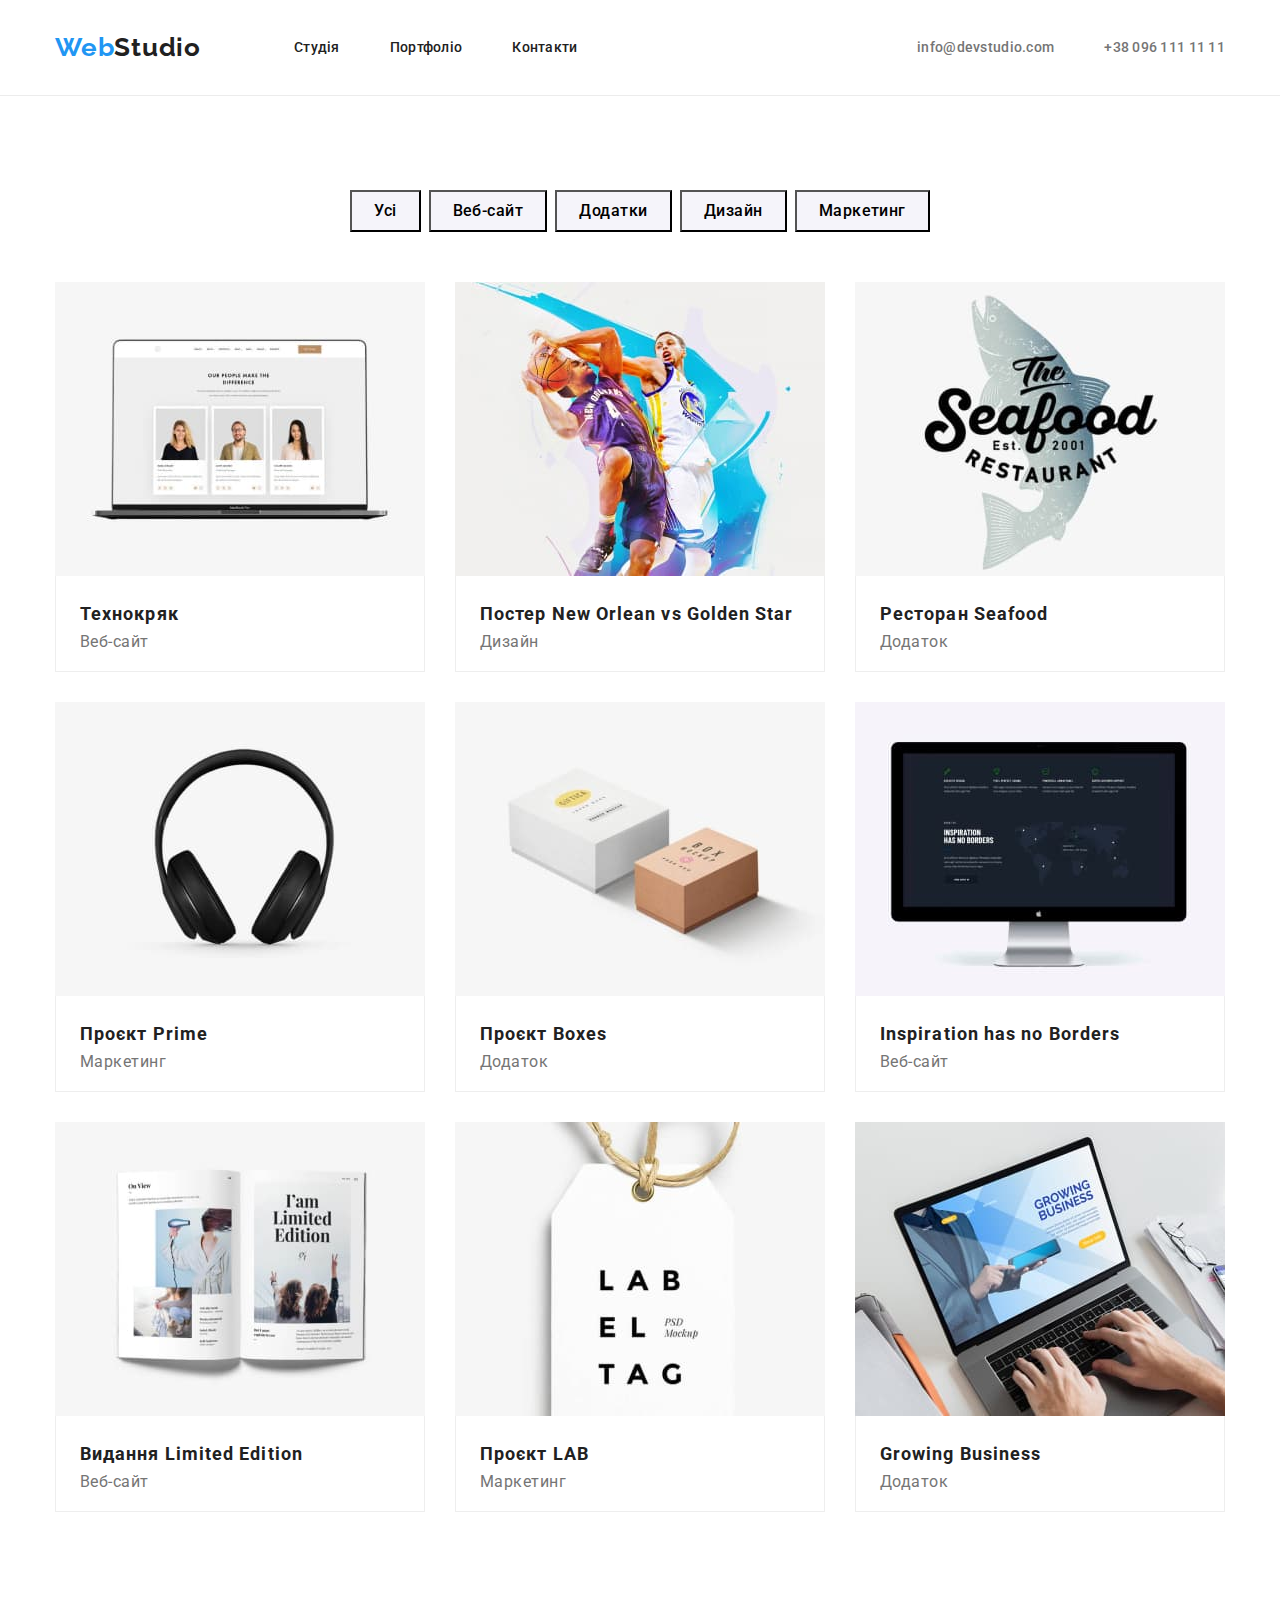
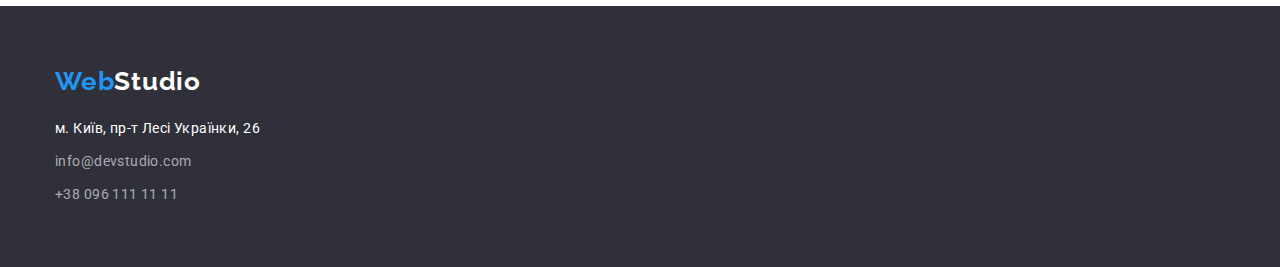
==== commit 61fe361f: "Изменения" ====
--- a/portfolio.html
+++ b/portfolio.html
@@ -115,8 +115,8 @@
       <a class="basement-logo" href=""><spa class="accent">Web</spa>Studio</a>
     <address>
       <ul class="list">
-        <li><a class="basement-adress" href="https://www.google.com.ua/maps/place/%D0%B1%D1%83%D0%BB.+%D0%9B%D0%B5%D1%81%D0%B8+%D0%A3%D0%BA%D1%80%D0%B0%D0%B8%D0%BD%D0%BA%D0%B8,+26,+%D0%9A%D0%B8%D0%B5%D0%B2,+02000">м. Київ, пр-т Лесі Українки, 26</a></li>
-        <li><a class="basement-contact-mail" href="mailto:info@devstudio.com">info@devstudio.com</a></li>
+        <li class="basement-adr-li"><a class="basement-adress" href="https://www.google.com.ua/maps/place/%D0%B1%D1%83%D0%BB.+%D0%9B%D0%B5%D1%81%D0%B8+%D0%A3%D0%BA%D1%80%D0%B0%D0%B8%D0%BD%D0%BA%D0%B8,+26,+%D0%9A%D0%B8%D0%B5%D0%B2,+02000">м. Київ, пр-т Лесі Українки, 26</a></li>
+        <li class="basement-cont-li"><a class="basement-contact-mail" href="mailto:info@devstudio.com">info@devstudio.com</a></li>
         <li><a class="basement-contact" href="tel:+380961111111">+38 096 111 11 11</a></li>
       </ul>
     </address>
--- a/css/styles.css
+++ b/css/styles.css
@@ -35,6 +35,8 @@
 
 img {
     display: block;
+    max-width: 100%;
+    height: auto;
 }
 .container {
     width: 1200px;
@@ -73,9 +75,7 @@
     align-items: center;
     justify-content: center;
     column-gap: 8px;
-    padding-left: auto;
-    padding-right: auto;
-    padding-bottom: 50px;
+    margin-bottom: 50px;
 }
 
 .project-list{
@@ -93,12 +93,13 @@
     padding-left: 24px;
     padding-right: 24px;
     border: 1px solid #EEEEEE;
-}
-
-.basement-container{
+    border-top: none;
+}
+
+/* .basement-container{
  padding-top: 60px;
  padding-bottom: 60px;
-}
+} */
 
 .specialty-list {
  display: flex;
@@ -138,7 +139,8 @@
 }
 
 .section-benefits {
-    padding-top: 94px;
+    padding-top: 0px;
+    padding-bottom: 94px;
 }
 
 .section-hat {
@@ -248,7 +250,7 @@
     font-size: 36px;
     line-height: 1.16;
     letter-spacing: 0.03em;
-    padding-bottom: 50px;
+    margin-bottom: 50px;
     text-align: center;
 }
 
@@ -282,8 +284,11 @@
     letter-spacing: 0.03em;
     font-style: normal;
     text-decoration: none;
-    padding-bottom: 9px;
     display: inline-block;
+}
+
+.basement-adr-li{
+    margin-bottom: 9px;
 }
 
 .basement-contact-mail {
@@ -293,9 +298,13 @@
     letter-spacing: 0.03em;
     font-style: normal;
     text-decoration: none;
-    padding-bottom: 9px;
     display: inline-block;
 }
+
+.basement-cont-li{
+    margin-bottom: 9px;
+}
+
 .basement-contact {
     font-size: 14px;
     line-height: 1.71;
@@ -310,7 +319,7 @@
     font-size: 36px;
     line-height: 1.16;
     letter-spacing: 0.03em;
-    padding-bottom: 50px;
+    margin-bottom: 50px;
     text-align: center;
 }
 
@@ -320,7 +329,7 @@
     line-height: 1.19;
     letter-spacing: 0.03em;
     text-align: center;
-    padding-bottom: 10px;
+    margin-bottom: 10px;
 }
 
 .team-paragraph {
@@ -367,7 +376,7 @@
     font-family: 'Raleway';
     text-decoration: none;
     color: var(--title-text-color);
-    padding-bottom: 20px;
+    margin-bottom: 20px;
     display: inline-block;
 }
 .accent {
@@ -391,7 +400,9 @@
 
 .basement {
     background-color: var(--secondary-background-color);
-}
-
-
-
+    padding-top: 60px;
+    padding-bottom: 60px;
+}
+
+
+
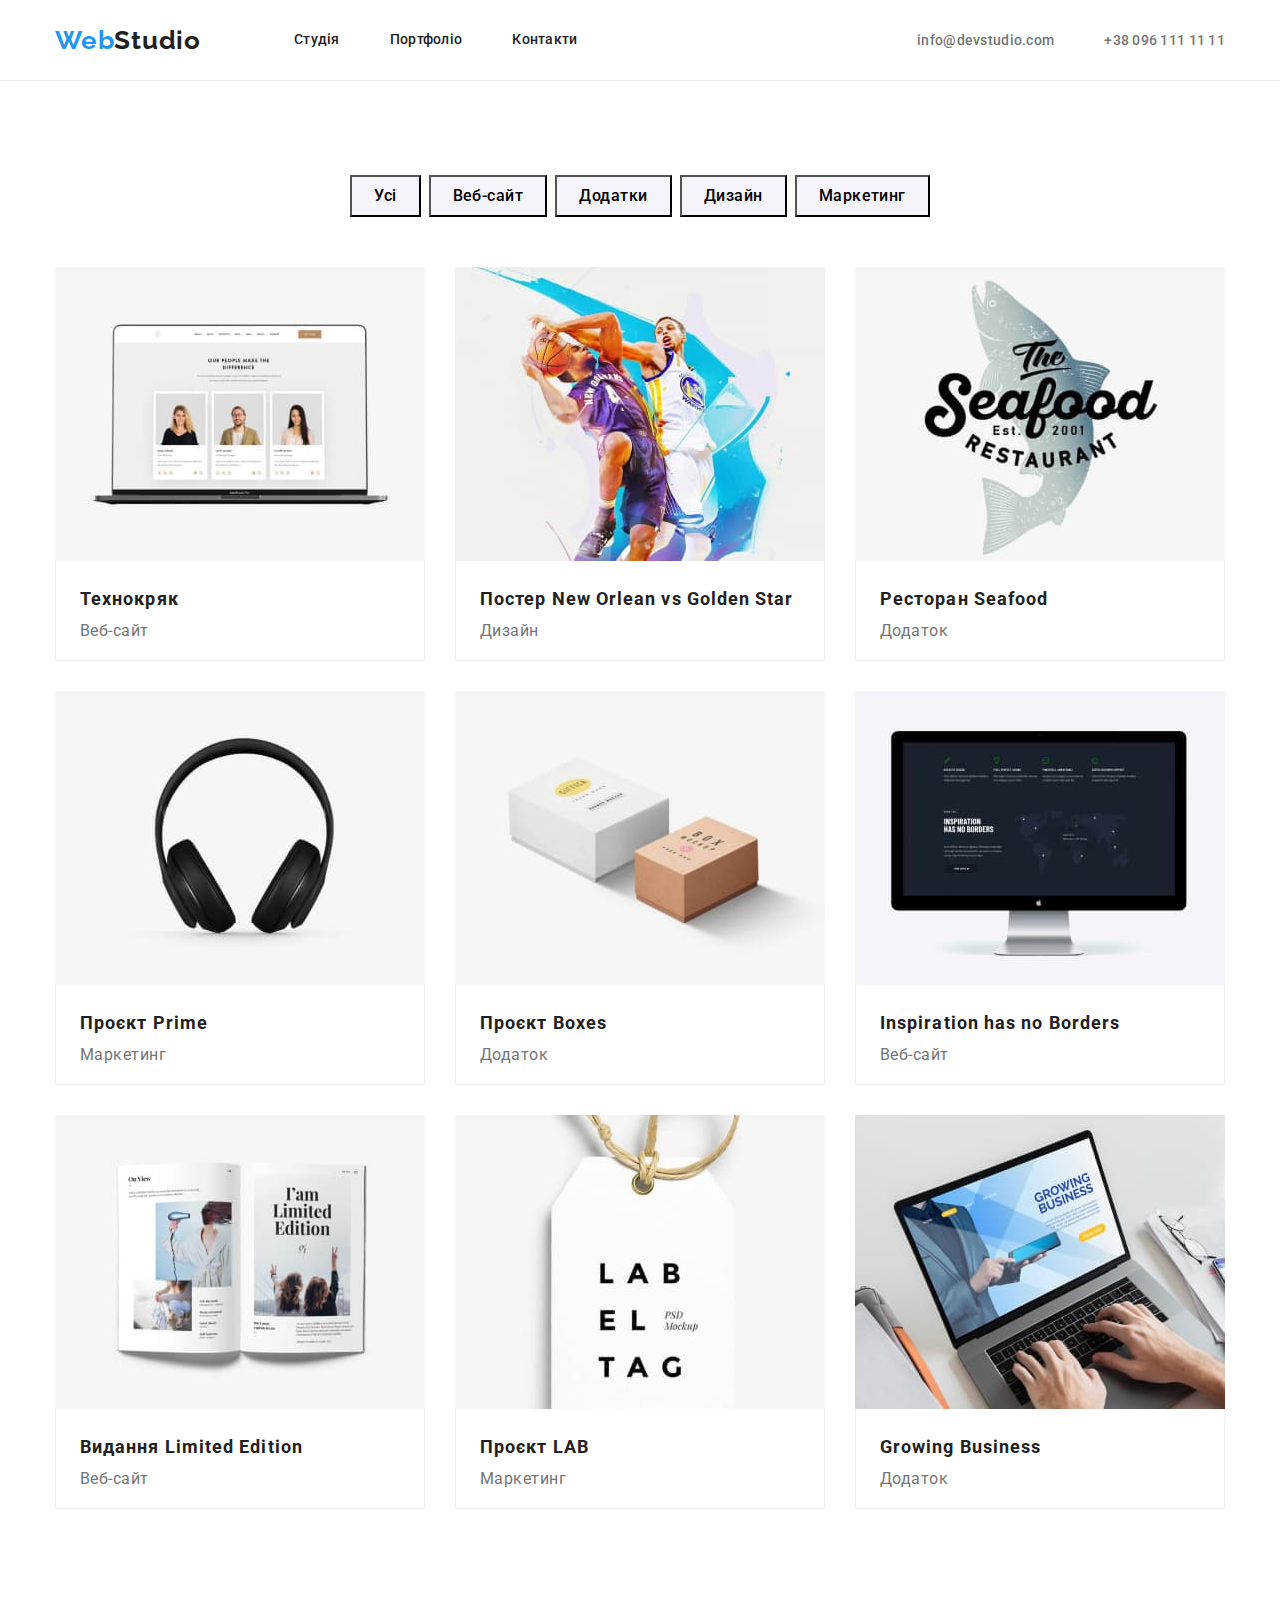
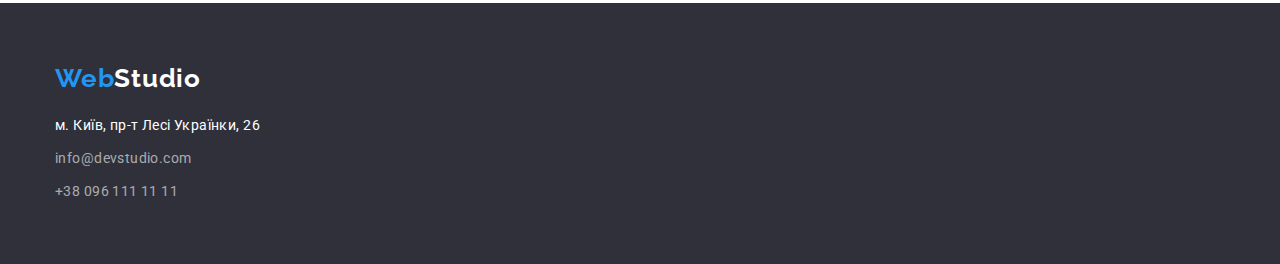
==== commit f58aa55e: "Final change" ====
--- a/portfolio.html
+++ b/portfolio.html
@@ -11,22 +11,20 @@
 </head>
 <body>
 
-  <header>
+  <header class="header-class">
     <div class="container page-head-container">
         <nav class="page-navigation">
           <a class="logo" href=""><spa class="accent">Web</spa>Studio</a>
-            <ul class="menu list">
-              <li><a class="link" href="./index.html">Студія</a></li>
-              <li><a class="link" href="">Портфоліо</a></li>
-              <li><a class="link" href="">Контакти</a></li>
+            <ul class="site-nav list">
+              <li><a class="link site-nav-link" href="./index.html">Студія</a></li>
+              <li><a class="link site-nav-link" href="">Портфоліо</a></li>
+              <li><a class="link site-nav-link" href="">Контакти</a></li>
             </ul>
         </nav>
-    <div>
-        <ul class="menu list">
+        <ul class="contacts-item list">
               <li><a class="contact mail-head" href="mailto:info@devstudio.com">info@devstudio.com</a></li>
               <li><a class="contact phone-head" href="tel:+380961111111">+38 096 111 11 11</a></li>
         </ul>
-    </div>
     </div>
   </header>
 
--- a/css/styles.css
+++ b/css/styles.css
@@ -15,7 +15,7 @@
     font-family: Roboto, sans-serif;
 }
 
-header {
+.header-class {
     border-bottom: 1px solid #ECECEC;   /*добавить вар*/
 }
 
@@ -66,8 +66,8 @@
  display: flex;
  align-items: center;
  justify-content: space-between;
- padding-top: 32px;
- padding-bottom: 32px;
+ /* padding-top: 32px;
+ padding-bottom: 32px; */
 }
 
 .navigation-list {
@@ -152,7 +152,19 @@
     list-style: none;
 }
 
-.menu {
+/* .menu {
+    display: flex;
+    align-items: center;
+    column-gap: 50px;
+} */
+
+.site-nav{
+    display: flex;
+    align-items: center;
+    column-gap: 50px;
+}
+
+.contacts-item {
     display: flex;
     align-items: center;
     column-gap: 50px;
@@ -224,8 +236,10 @@
     line-height: 1.36;
     letter-spacing: 0.06em;
     text-transform: uppercase;
-    padding-bottom: 30px;
-  
+    margin-bottom: 30px;
+    width: 700px;
+    margin-left: auto;
+    margin-right: auto;
 }
 
 .specialty-title {
@@ -266,6 +280,12 @@
     text-decoration: none;
 }
 
+.site-nav-link {
+    padding-top: 32px;
+    padding-bottom: 32px;
+    display: block;
+}
+
 /* контакты шапка*/
 .contact {
     font-weight: 500;
@@ -345,7 +365,7 @@
     font-size: 18px;
     line-height: 2;
     letter-spacing: 0.06em;
-    
+    margin-bottom: 4px;
 }
 
 
